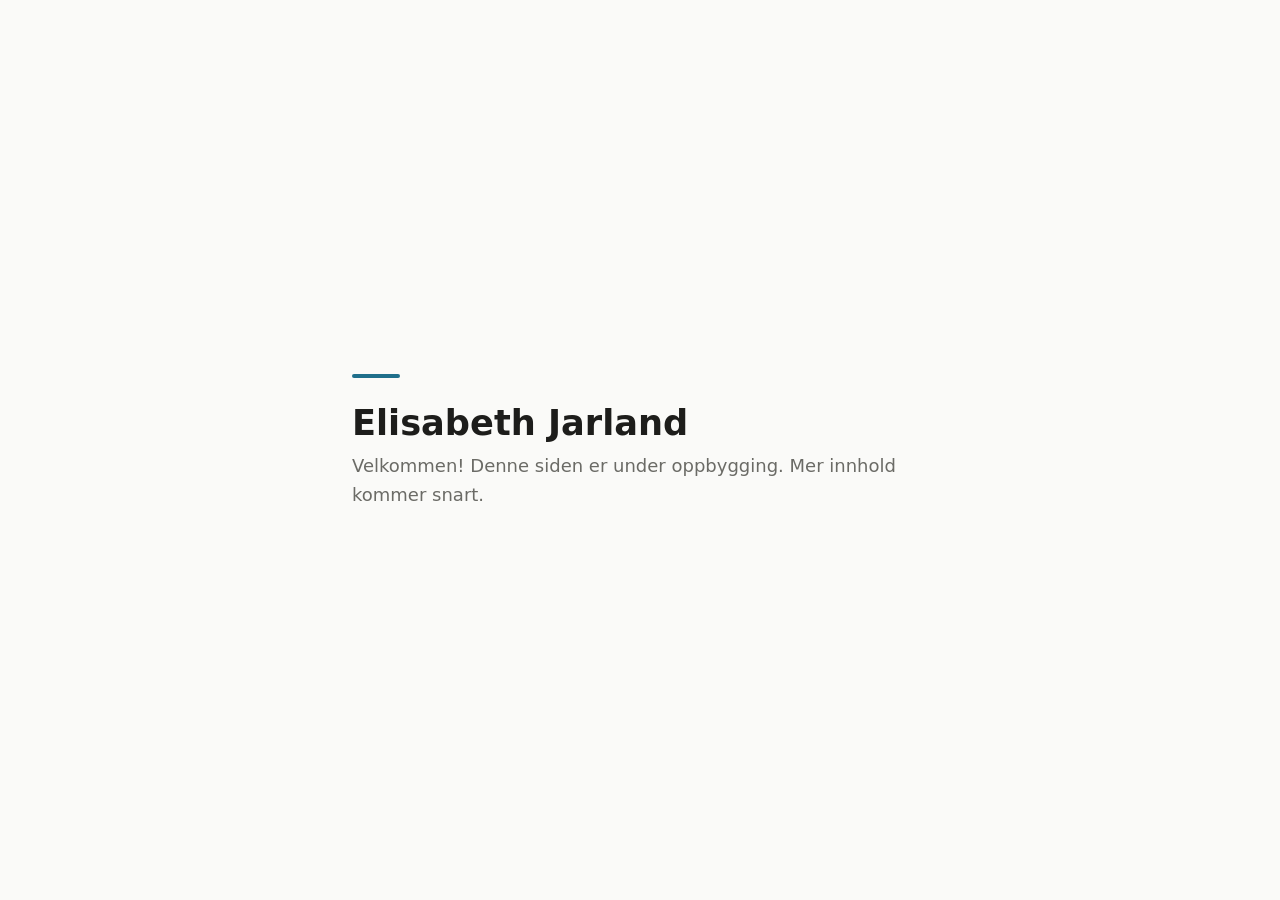
==== index.html @ 240da6a1 "Første versjon av startsiden Co-Authored-By: Claude Opus 5.5 <noreply@anthropic.com>" ====
<!doctype html>
<html lang="no">
<head>
  <meta charset="utf-8">
  <meta name="viewport" content="width=device-width, initial-scale=1">
  <title>Elisabeth Jarland</title>
  <style>
    :root { --bg: #fafaf8; --fg: #1d1d1b; --muted: #6b6b66; --accent: #1f6f8b; }
    @media (prefers-color-scheme: dark) {
      :root { --bg: #161615; --fg: #ecece8; --muted: #a3a39d; --accent: #6cb6d1; }
    }
    * { box-sizing: border-box; }
    body {
      margin: 0; min-height: 100vh; display: grid; place-items: center;
      background: var(--bg); color: var(--fg);
      font: 18px/1.6 system-ui, -apple-system, "Segoe UI", sans-serif;
      padding: 24px 16px;
    }
    main { max-width: 36rem; }
    h1 { font-size: 2.2rem; line-height: 1.2; margin: 0 0 .5rem; }
    p { margin: 0 0 1rem; color: var(--muted); }
    .bar { width: 48px; height: 4px; background: var(--accent); border-radius: 2px; margin-bottom: 1.5rem; }
  </style>
</head>
<body>
  <main>
    <div class="bar"></div>
    <h1>Elisabeth Jarland</h1>
    <p>Velkommen! Denne siden er under oppbygging. Mer innhold kommer snart.</p>
  </main>
</body>
</html>
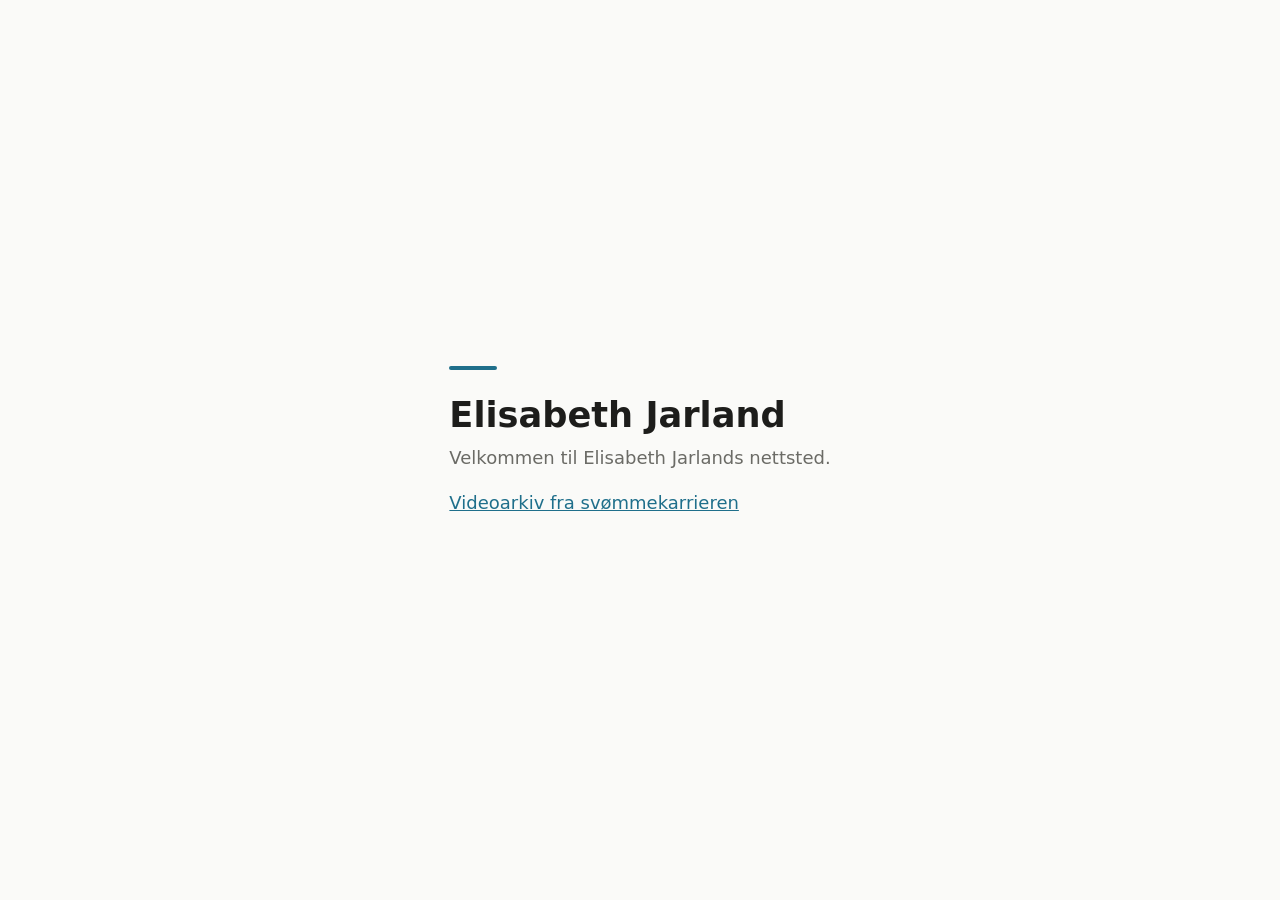
==== commit d5cbd83d: "Link swimming career catalogue from the homepage" ====
--- a/index.html
+++ b/index.html
@@ -1,32 +1,33 @@
-<!doctype html>
-<html lang="no">
-<head>
-  <meta charset="utf-8">
-  <meta name="viewport" content="width=device-width, initial-scale=1">
-  <title>Elisabeth Jarland</title>
-  <style>
-    :root { --bg: #fafaf8; --fg: #1d1d1b; --muted: #6b6b66; --accent: #1f6f8b; }
-    @media (prefers-color-scheme: dark) {
-      :root { --bg: #161615; --fg: #ecece8; --muted: #a3a39d; --accent: #6cb6d1; }
-    }
-    * { box-sizing: border-box; }
-    body {
-      margin: 0; min-height: 100vh; display: grid; place-items: center;
-      background: var(--bg); color: var(--fg);
-      font: 18px/1.6 system-ui, -apple-system, "Segoe UI", sans-serif;
-      padding: 24px 16px;
-    }
-    main { max-width: 36rem; }
-    h1 { font-size: 2.2rem; line-height: 1.2; margin: 0 0 .5rem; }
-    p { margin: 0 0 1rem; color: var(--muted); }
-    .bar { width: 48px; height: 4px; background: var(--accent); border-radius: 2px; margin-bottom: 1.5rem; }
-  </style>
-</head>
-<body>
-  <main>
-    <div class="bar"></div>
-    <h1>Elisabeth Jarland</h1>
-    <p>Velkommen! Denne siden er under oppbygging. Mer innhold kommer snart.</p>
-  </main>
-</body>
-</html>
+<!doctype html>
+<html lang="no">
+<head>
+  <meta charset="utf-8">
+  <meta name="viewport" content="width=device-width, initial-scale=1">
+  <title>Elisabeth Jarland</title>
+  <style>
+    :root { --bg: #fafaf8; --fg: #1d1d1b; --muted: #6b6b66; --accent: #1f6f8b; }
+    @media (prefers-color-scheme: dark) {
+      :root { --bg: #161615; --fg: #ecece8; --muted: #a3a39d; --accent: #6cb6d1; }
+    }
+    * { box-sizing: border-box; }
+    body {
+      margin: 0; min-height: 100vh; display: grid; place-items: center;
+      background: var(--bg); color: var(--fg);
+      font: 18px/1.6 system-ui, -apple-system, "Segoe UI", sans-serif;
+      padding: 24px 16px;
+    }
+    main { max-width: 36rem; }
+    h1 { font-size: 2.2rem; line-height: 1.2; margin: 0 0 .5rem; }
+    p { margin: 0 0 1rem; color: var(--muted); }
+    .bar { width: 48px; height: 4px; background: var(--accent); border-radius: 2px; margin-bottom: 1.5rem; }
+  </style>
+</head>
+<body>
+  <main>
+    <div class="bar"></div>
+    <h1>Elisabeth Jarland</h1>
+    <p>Velkommen til Elisabeth Jarlands nettsted.</p>
+    <p><a href="swimming/" style="color:var(--accent)">Videoarkiv fra svømmekarrieren</a></p>
+  </main>
+</body>
+</html>
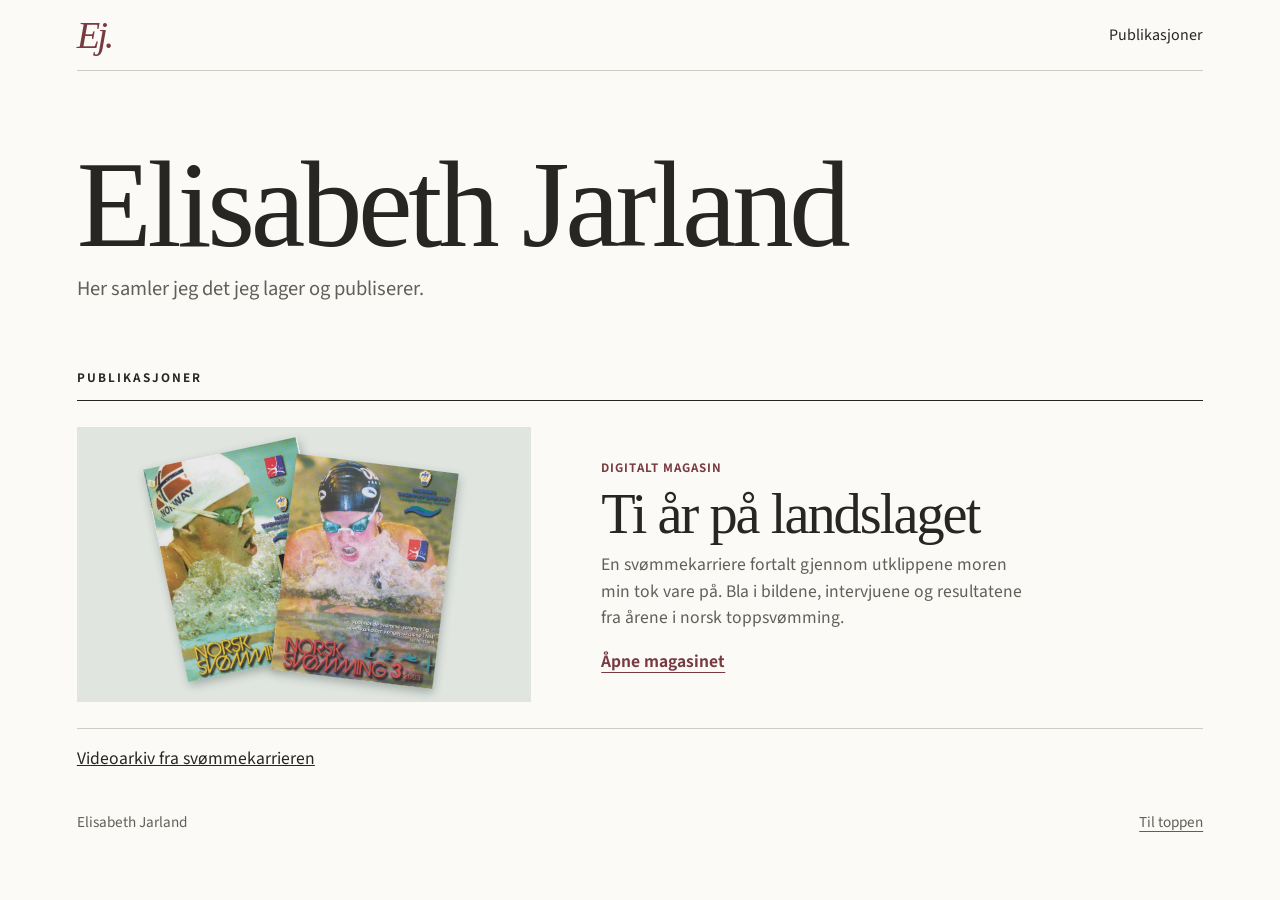
==== commit b3cb77b1: "Link the magazine and the existing video catalogue from the homepage" ====
--- a/index.html
+++ b/index.html
@@ -1,33 +1,38 @@
 <!doctype html>
-<html lang="no">
+<html lang="nb">
 <head>
   <meta charset="utf-8">
-  <meta name="viewport" content="width=device-width, initial-scale=1">
+  <meta name="viewport" content="width=device-width,initial-scale=1">
+  <meta name="theme-color" content="#fbfaf7">
+  <meta name="description" content="Elisabeth Jarlands hjemmeside. Her finner du hennes digitale publikasjoner og prosjekter.">
   <title>Elisabeth Jarland</title>
-  <style>
-    :root { --bg: #fafaf8; --fg: #1d1d1b; --muted: #6b6b66; --accent: #1f6f8b; }
-    @media (prefers-color-scheme: dark) {
-      :root { --bg: #161615; --fg: #ecece8; --muted: #a3a39d; --accent: #6cb6d1; }
-    }
-    * { box-sizing: border-box; }
-    body {
-      margin: 0; min-height: 100vh; display: grid; place-items: center;
-      background: var(--bg); color: var(--fg);
-      font: 18px/1.6 system-ui, -apple-system, "Segoe UI", sans-serif;
-      padding: 24px 16px;
-    }
-    main { max-width: 36rem; }
-    h1 { font-size: 2.2rem; line-height: 1.2; margin: 0 0 .5rem; }
-    p { margin: 0 0 1rem; color: var(--muted); }
-    .bar { width: 48px; height: 4px; background: var(--accent); border-radius: 2px; margin-bottom: 1.5rem; }
-  </style>
+  <link rel="icon" href="data:,">
+  <link rel="stylesheet" href="home.css">
 </head>
-<body>
-  <main>
-    <div class="bar"></div>
-    <h1>Elisabeth Jarland</h1>
-    <p>Velkommen til Elisabeth Jarlands nettsted.</p>
-    <p><a href="swimming/" style="color:var(--accent)">Videoarkiv fra svømmekarrieren</a></p>
+<body id="topp">
+  <header class="topline frame"><a class="sign" href="#topp" aria-label="Elisabeth Jarland, hjem">Ej.</a><a href="#publikasjoner">Publikasjoner</a></header>
+  <main class="frame">
+    <section class="introduction" aria-labelledby="navn">
+      <h1 id="navn">Elisabeth Jarland</h1>
+      <p>Her samler jeg det jeg lager og publiserer.</p>
+    </section>
+    <section aria-labelledby="publikasjoner">
+      <h2 id="publikasjoner">Publikasjoner</h2>
+      <div class="publications">
+        <article class="publication"><a class="publication-link" href="swimming-career-magazine/">
+          <div class="artwork" aria-hidden="true">
+            <div class="sheets"><img class="back-cover" src="swimming-career-magazine/assets/archive/clip-12-sm.webp" width="240" height="337" alt=""><img class="front-cover" src="swimming-career-magazine/assets/archive/clip-20-sm.webp" width="240" height="337" alt=""></div>
+          </div>
+          <div class="description">
+            <span class="kind">Digitalt magasin</span>
+            <h3>Ti år på landslaget</h3>
+            <p>En svømmekarriere fortalt gjennom utklippene moren min tok vare på. Bla i bildene, intervjuene og resultatene fra årene i norsk toppsvømming.</p>
+            <span class="open-label">Åpne magasinet</span>
+          </div>
+        </a></article>
+        <p><a href="https://elisabethjarland.github.io/swimming-media-catalog/">Videoarkiv fra svømmekarrieren</a></p>
+      </div>
+    </section>
   </main>
-</body>
-</html>
+  <footer class="frame"><span>Elisabeth Jarland</span><a href="#topp">Til toppen</a></footer>
+</body></html>
--- a/home.css
+++ b/home.css
@@ -0,0 +1,7 @@
+@font-face{font-family:Instrument;src:url('assets/instrument.ttf') format('truetype');font-display:swap}
+@font-face{font-family:Source;src:url('swimming-career-magazine/assets/vendor/source-sans.ttf') format('truetype');font-weight:200 900;font-display:swap}
+:root{color-scheme:light;--paper:#fbfaf7;--ink:#282623;--muted:#625f59;--rule:#cfcac2;--claret:#783b41}
+*{box-sizing:border-box}body{margin:0;color:var(--ink);background:var(--paper);font:1.1rem/1.5 Source,'Segoe UI',sans-serif}a{color:inherit}.frame{max-width:1320px;padding-inline:clamp(20px,6vw,92px);margin:auto}.topline,.frame>h2,footer.frame{display:flex;justify-content:space-between;align-items:center}.topline{height:70px}.topline a,footer a{text-underline-offset:4px}.topline a:last-child{font-size:1rem;text-decoration:none}.topline a:last-child:hover{text-decoration:underline}.sign{font:italic 2.4rem/1 Instrument,Georgia,serif;color:var(--claret);text-decoration:none;letter-spacing:-.08em}.introduction{border-top:1px solid var(--rule);padding:clamp(2.6rem,6vw,6rem) 0 clamp(2.5rem,5vw,5rem)}.introduction h1,h3{font-family:Instrument,Georgia,serif;font-weight:400;letter-spacing:-.035em;margin:0}.introduction h1{font-size:clamp(4.1rem,9.6vw,9rem);line-height:.92}.introduction p{font-size:clamp(1.1rem,1.6vw,1.45rem);color:var(--muted);margin:.8rem 0 0}
+h2{font-size:.83rem;text-transform:uppercase;letter-spacing:.15em;font-weight:650;border-bottom:1px solid var(--ink);margin:0;padding:0 0 .75rem}.publication{border-bottom:1px solid var(--rule)}.publication-link{display:grid;grid-template-columns:.86fr 1.14fr;align-items:center;gap:clamp(1.5rem,5.5vw,5rem);padding-block:1.6rem;color:inherit;text-decoration:none}.artwork{background:#e0e5e0;position:relative;overflow:hidden;width:100%;height:clamp(200px,21.5vw,300px);display:grid;place-items:center}.sheets{height:84%;width:67%;position:relative}.sheets img{position:absolute;width:auto;height:94%;object-fit:contain;box-shadow:1px 4px 10px #202f2b50;transition:transform .25s}.back-cover{left:4%;top:1%;transform:rotate(-12deg)}.front-cover{right:3%;bottom:0;transform:rotate(7deg)}.publication-link:hover .front-cover{transform:rotate(4deg)}.publication-link:hover .open-label{text-decoration-thickness:2px}.description{padding-block:.5rem}.kind{color:var(--claret);font-weight:650;letter-spacing:.08em;font-size:.82rem;text-transform:uppercase}.description h3{font-size:clamp(2.7rem,4.4vw,4.8rem);line-height:1.04;margin:.3rem 0 .55rem}.description p{color:var(--muted);max-width:47ch;margin:0 0 1.1rem;font-size:1.1rem}.open-label{color:var(--claret);text-decoration:underline;text-underline-offset:5px;font-weight:650}footer.frame{padding-block:1.3rem;font-size:.95rem;color:var(--muted)}a:focus-visible{outline:3px solid var(--claret);outline-offset:4px}
+@media(max-width:660px){.topline{height:55px}.introduction{padding-block:2.2rem}.introduction h1{font-size:clamp(3.7rem,14vw,5rem)}.publication-link{grid-template-columns:1fr;gap:1rem;padding-block:1rem 1.5rem}.artwork{height:clamp(180px,50vw,250px)}.sheets{width:min(62%,230px)}.description{padding:0}.description h3{margin:.25rem 0 .45rem}.description p{margin-bottom:.8rem}}
+@media(prefers-reduced-motion:reduce){*{transition:none!important}}
